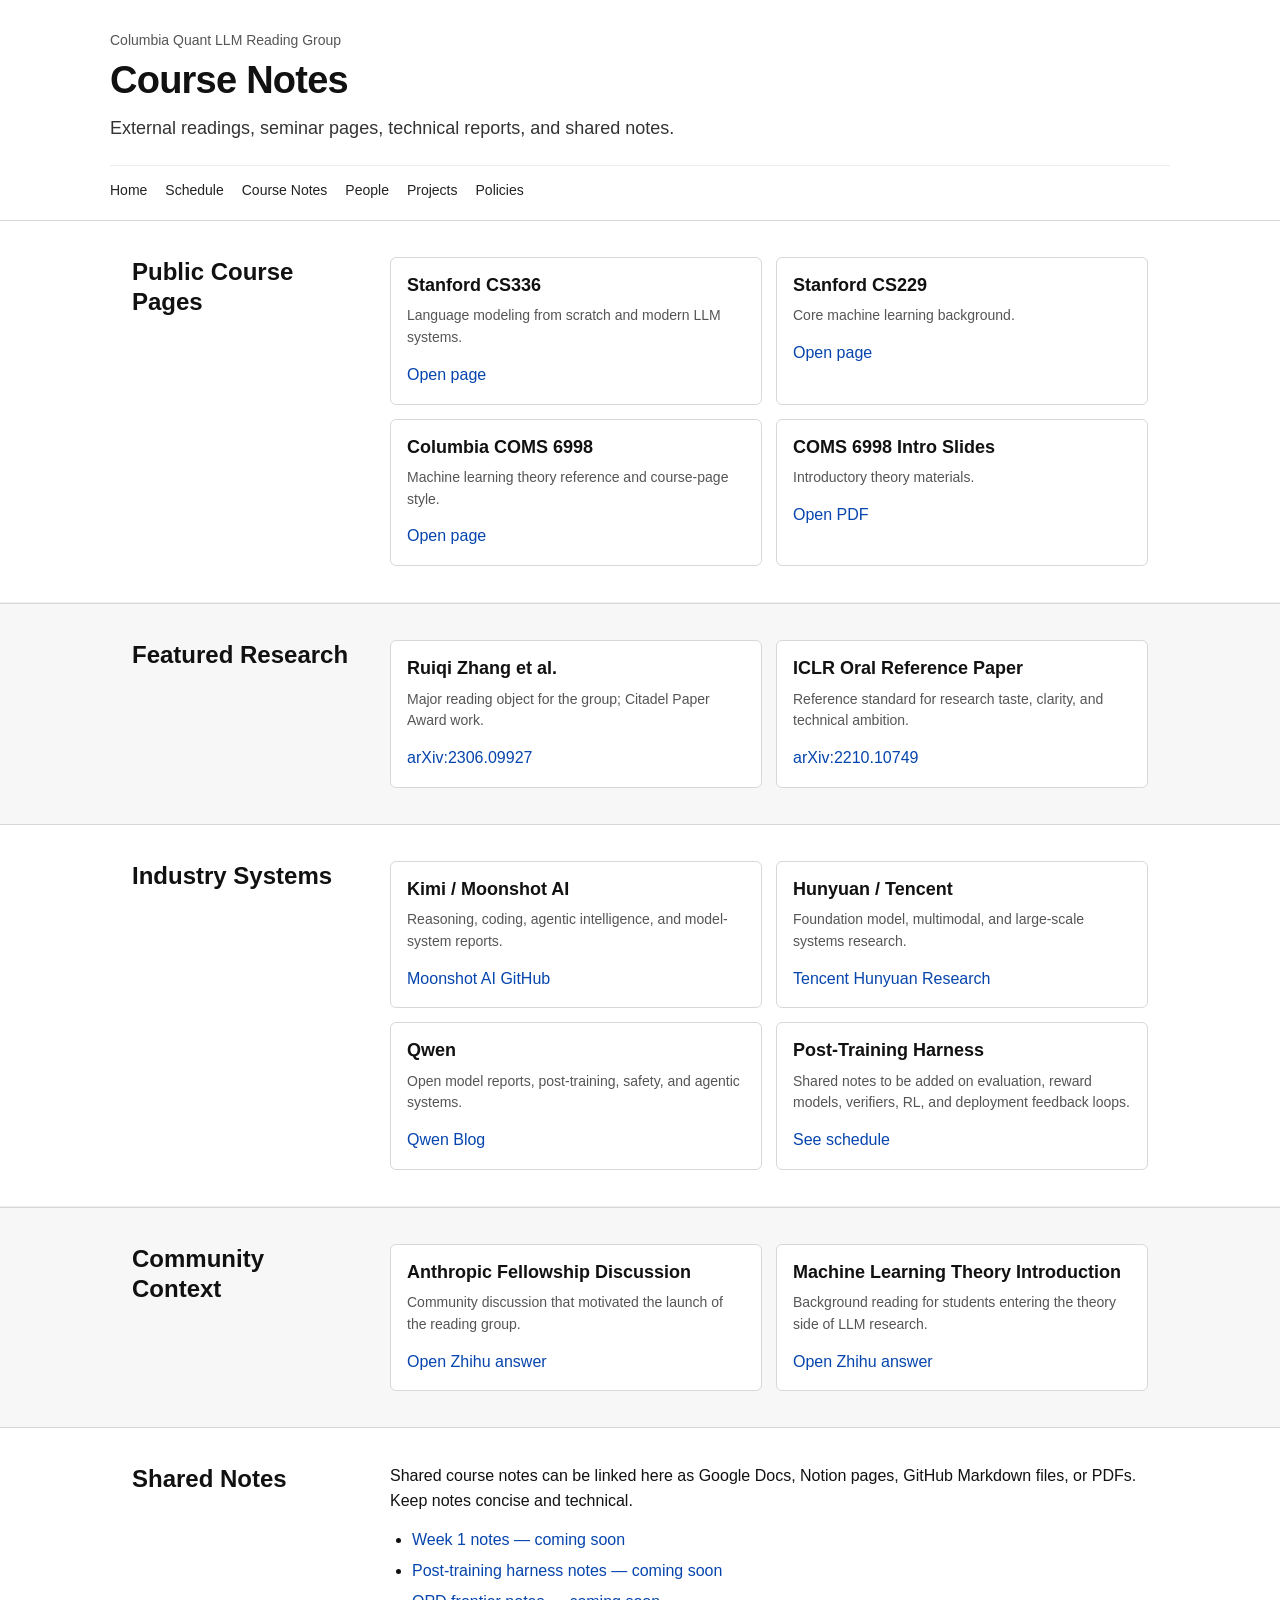
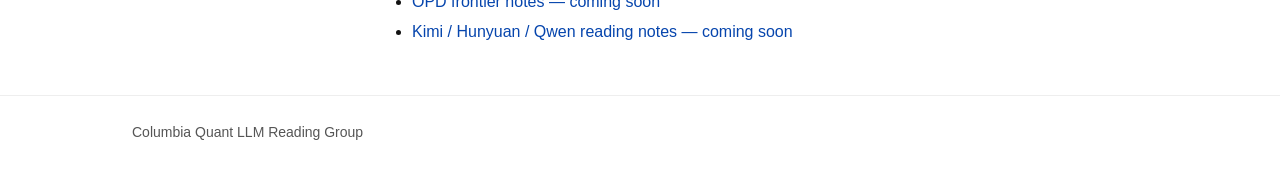
==== notes.html @ dda554c7 "Add files via upload" ====
<!doctype html><html lang="en"><head><meta charset="utf-8"><meta name="viewport" content="width=device-width, initial-scale=1"><title>Course Notes | Columbia Quant LLM Reading Group</title><link rel="stylesheet" href="style.css"></head><body><header class="site-header"><div class="container header-inner"><p class="kicker">Columbia Quant LLM Reading Group</p><h1>Course Notes</h1><p class="subtitle">External readings, seminar pages, technical reports, and shared notes.</p><nav class="nav"><a href="index.html">Home</a><a href="schedule.html">Schedule</a><a href="notes.html">Course Notes</a><a href="people.html">People</a><a href="projects.html">Projects</a><a href="policies.html">Policies</a></nav></div></header><main><section class="section"><div class="container grid"><h2>Public Course Pages</h2><div class="card-grid"><div class="card"><h3>Stanford CS336</h3><p>Language modeling from scratch and modern LLM systems.</p><a href="https://cs336.stanford.edu/">Open page</a></div><div class="card"><h3>Stanford CS229</h3><p>Core machine learning background.</p><a href="https://cs229.stanford.edu/">Open page</a></div><div class="card"><h3>Columbia COMS 6998</h3><p>Machine learning theory reference and course-page style.</p><a href="https://www.cs.columbia.edu/~djhsu/coms6998-s25/">Open page</a></div><div class="card"><h3>COMS 6998 Intro Slides</h3><p>Introductory theory materials.</p><a href="https://www.cs.columbia.edu/~djhsu/coms6998-s25/intro-slides.pdf">Open PDF</a></div></div></div></section><section class="section alt"><div class="container grid"><h2>Featured Research</h2><div class="card-grid"><div class="card"><h3>Ruiqi Zhang et al.</h3><p>Major reading object for the group; Citadel Paper Award work.</p><a href="https://arxiv.org/abs/2306.09927">arXiv:2306.09927</a></div><div class="card"><h3>ICLR Oral Reference Paper</h3><p>Reference standard for research taste, clarity, and technical ambition.</p><a href="https://arxiv.org/abs/2210.10749">arXiv:2210.10749</a></div></div></div></section><section class="section"><div class="container grid"><h2>Industry Systems</h2><div class="card-grid"><div class="card"><h3>Kimi / Moonshot AI</h3><p>Reasoning, coding, agentic intelligence, and model-system reports.</p><a href="https://github.com/moonshotai">Moonshot AI GitHub</a></div><div class="card"><h3>Hunyuan / Tencent</h3><p>Foundation model, multimodal, and large-scale systems research.</p><a href="https://hy.tencent.com/">Tencent Hunyuan Research</a></div><div class="card"><h3>Qwen</h3><p>Open model reports, post-training, safety, and agentic systems.</p><a href="https://qwen.ai/blog">Qwen Blog</a></div><div class="card"><h3>Post-Training Harness</h3><p>Shared notes to be added on evaluation, reward models, verifiers, RL, and deployment feedback loops.</p><a href="schedule.html">See schedule</a></div></div></div></section><section class="section alt"><div class="container grid"><h2>Community Context</h2><div class="card-grid"><div class="card"><h3>Anthropic Fellowship Discussion</h3><p>Community discussion that motivated the launch of the reading group.</p><a href="https://www.zhihu.com/question/12305646900/answer/1999438034542801397?share_code=CKG3fECgxyut&utm_psn=2041317391506956704">Open Zhihu answer</a></div><div class="card"><h3>Machine Learning Theory Introduction</h3><p>Background reading for students entering the theory side of LLM research.</p><a href="https://www.zhihu.com/question/28256372/answer/128903335713?share_code=lImXarhazOmt&utm_psn=2041566149469549277">Open Zhihu answer</a></div></div></div></section><section class="section"><div class="container grid"><h2>Shared Notes</h2><div><p>Shared course notes can be linked here as Google Docs, Notion pages, GitHub Markdown files, or PDFs. Keep notes concise and technical.</p><ul><li><a href="#">Week 1 notes — coming soon</a></li><li><a href="#">Post-training harness notes — coming soon</a></li><li><a href="#">OPD frontier notes — coming soon</a></li><li><a href="#">Kimi / Hunyuan / Qwen reading notes — coming soon</a></li></ul></div></div></section></main><footer class="footer"><div class="container">Columbia Quant LLM Reading Group</div></footer></body></html>
---- style.css ----
:root{--text:#111;--muted:#555;--light:#f7f7f7;--border:#d8d8d8;--link:#0645ad;--max:1060px}*{box-sizing:border-box}html{scroll-behavior:smooth}body{margin:0;font-family:Arial,Helvetica,sans-serif;color:var(--text);background:#fff;line-height:1.55}a{color:var(--link);text-decoration:none}a:hover{text-decoration:underline}.container{max-width:var(--max);margin:0 auto;padding:0 22px}.site-header{border-bottom:1px solid var(--border);background:#fff}.header-inner{padding:30px 0 18px}.kicker{margin:0 0 8px;color:var(--muted);font-size:14px}h1{margin:0;font-size:38px;line-height:1.1;font-weight:650;letter-spacing:-.02em}.subtitle{margin:14px 0 0;max-width:850px;color:#333;font-size:18px}.nav{display:flex;flex-wrap:wrap;gap:18px;margin-top:22px;padding-top:14px;border-top:1px solid #eee;font-size:14px}.nav a{color:#222}.section{padding:36px 0;border-bottom:1px solid #eee}.section.alt{background:var(--light);border-top:1px solid var(--border);border-bottom:1px solid var(--border)}.grid{display:grid;grid-template-columns:220px minmax(0,1fr);gap:38px}h2{margin:0;font-size:24px;line-height:1.25;font-weight:650}h3{margin:0 0 8px;font-size:18px;line-height:1.3}p{margin:0 0 14px}ul{margin:8px 0 14px;padding-left:22px}li{margin-bottom:6px}.card-grid{display:grid;grid-template-columns:repeat(2,minmax(0,1fr));gap:14px}.card{border:1px solid var(--border);border-radius:6px;background:#fff;padding:16px}.card p{color:var(--muted);font-size:14px}.note{color:var(--muted);font-size:14px}.table-wrap{overflow-x:auto}table{width:100%;border-collapse:collapse;font-size:14px;background:#fff}th,td{border-bottom:1px solid #ddd;padding:11px 12px 11px 0;vertical-align:top;text-align:left}th{font-weight:650}.tag{display:inline-block;margin:2px 5px 2px 0;padding:2px 7px;border:1px solid var(--border);border-radius:999px;background:#fff;color:#333;font-size:12px}.footer{padding:26px 0;color:var(--muted);font-size:14px}.notice{border-left:4px solid #222;padding-left:16px;color:#333}@media(max-width:780px){h1{font-size:30px}.grid{grid-template-columns:1fr;gap:16px}.card-grid{grid-template-columns:1fr}}
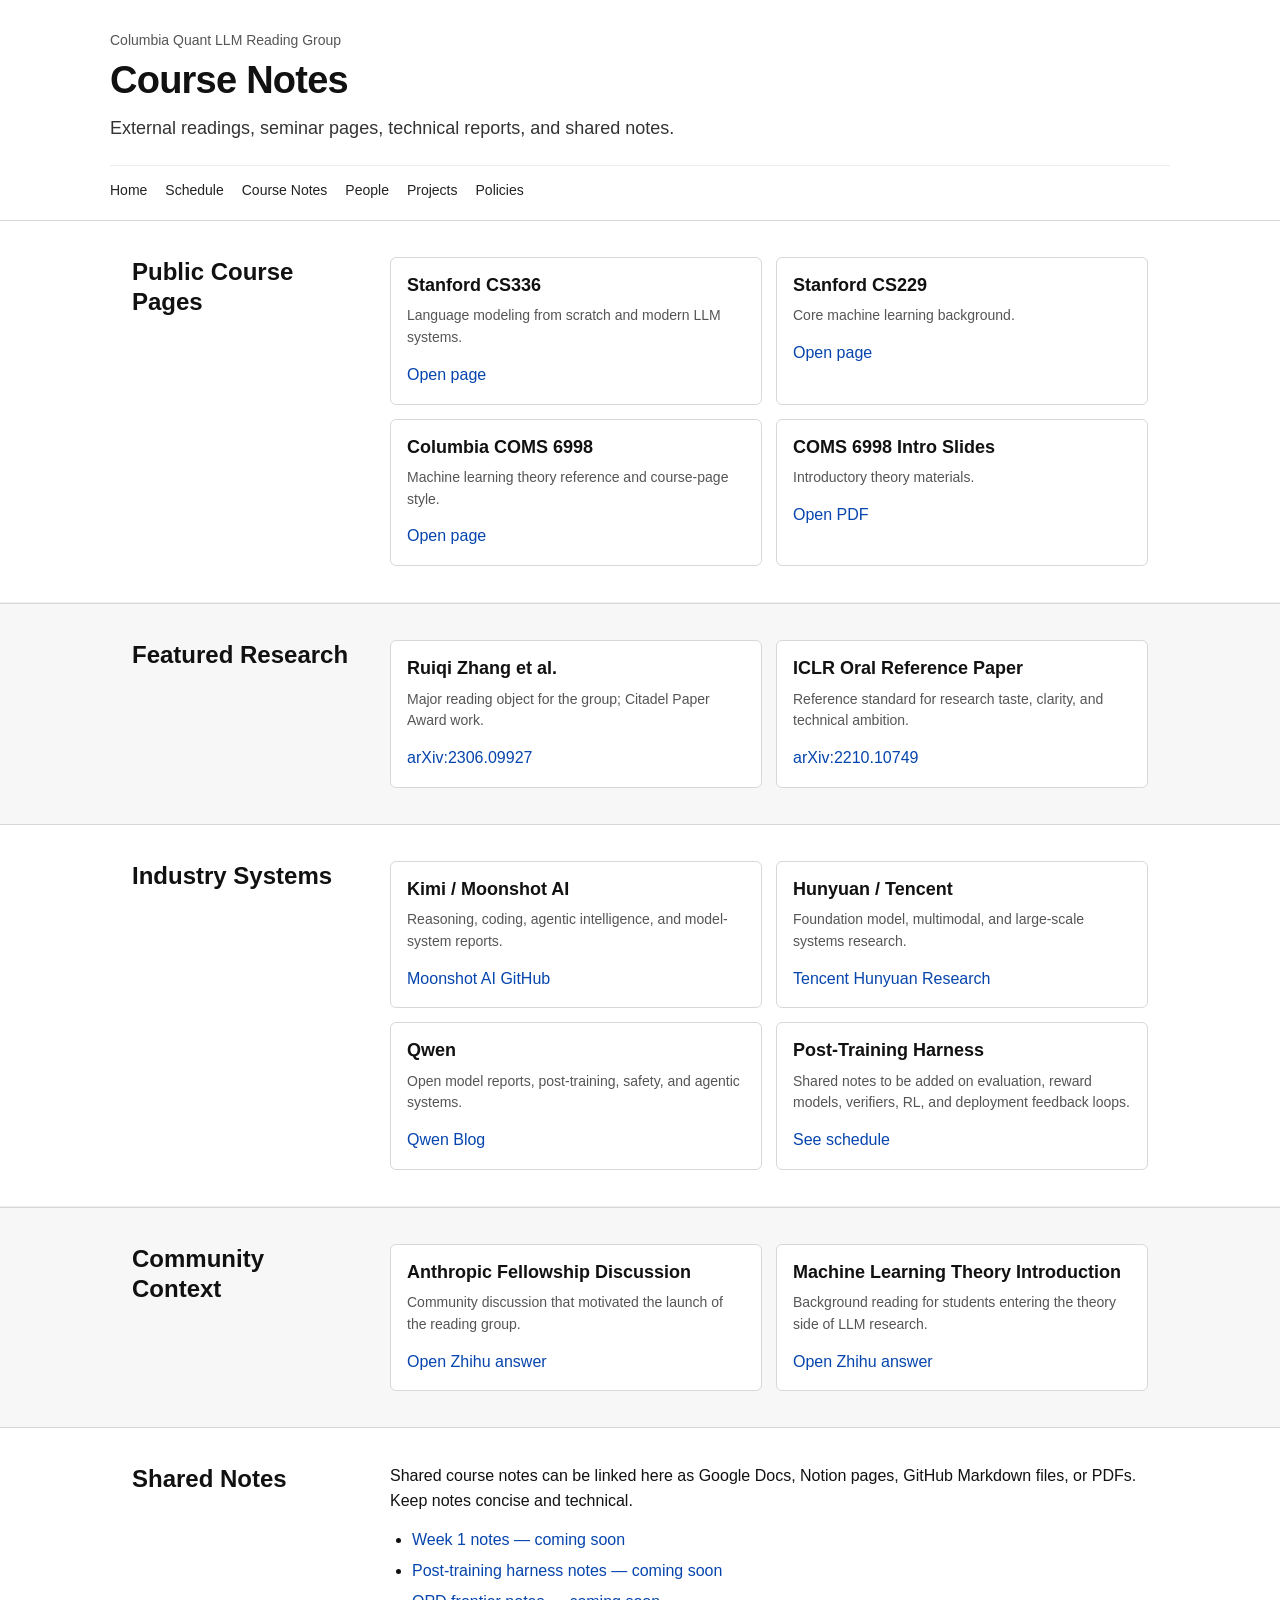
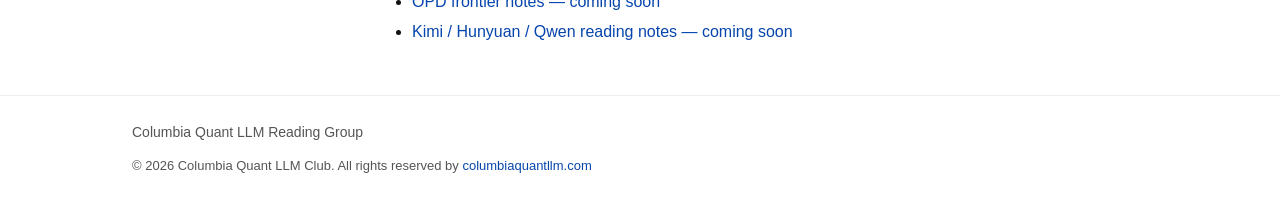
==== commit 91814780: "Add files via upload 加上标识" ====
--- a/notes.html
+++ b/notes.html
@@ -1 +1 @@
-<!doctype html><html lang="en"><head><meta charset="utf-8"><meta name="viewport" content="width=device-width, initial-scale=1"><title>Course Notes | Columbia Quant LLM Reading Group</title><link rel="stylesheet" href="style.css"></head><body><header class="site-header"><div class="container header-inner"><p class="kicker">Columbia Quant LLM Reading Group</p><h1>Course Notes</h1><p class="subtitle">External readings, seminar pages, technical reports, and shared notes.</p><nav class="nav"><a href="index.html">Home</a><a href="schedule.html">Schedule</a><a href="notes.html">Course Notes</a><a href="people.html">People</a><a href="projects.html">Projects</a><a href="policies.html">Policies</a></nav></div></header><main><section class="section"><div class="container grid"><h2>Public Course Pages</h2><div class="card-grid"><div class="card"><h3>Stanford CS336</h3><p>Language modeling from scratch and modern LLM systems.</p><a href="https://cs336.stanford.edu/">Open page</a></div><div class="card"><h3>Stanford CS229</h3><p>Core machine learning background.</p><a href="https://cs229.stanford.edu/">Open page</a></div><div class="card"><h3>Columbia COMS 6998</h3><p>Machine learning theory reference and course-page style.</p><a href="https://www.cs.columbia.edu/~djhsu/coms6998-s25/">Open page</a></div><div class="card"><h3>COMS 6998 Intro Slides</h3><p>Introductory theory materials.</p><a href="https://www.cs.columbia.edu/~djhsu/coms6998-s25/intro-slides.pdf">Open PDF</a></div></div></div></section><section class="section alt"><div class="container grid"><h2>Featured Research</h2><div class="card-grid"><div class="card"><h3>Ruiqi Zhang et al.</h3><p>Major reading object for the group; Citadel Paper Award work.</p><a href="https://arxiv.org/abs/2306.09927">arXiv:2306.09927</a></div><div class="card"><h3>ICLR Oral Reference Paper</h3><p>Reference standard for research taste, clarity, and technical ambition.</p><a href="https://arxiv.org/abs/2210.10749">arXiv:2210.10749</a></div></div></div></section><section class="section"><div class="container grid"><h2>Industry Systems</h2><div class="card-grid"><div class="card"><h3>Kimi / Moonshot AI</h3><p>Reasoning, coding, agentic intelligence, and model-system reports.</p><a href="https://github.com/moonshotai">Moonshot AI GitHub</a></div><div class="card"><h3>Hunyuan / Tencent</h3><p>Foundation model, multimodal, and large-scale systems research.</p><a href="https://hy.tencent.com/">Tencent Hunyuan Research</a></div><div class="card"><h3>Qwen</h3><p>Open model reports, post-training, safety, and agentic systems.</p><a href="https://qwen.ai/blog">Qwen Blog</a></div><div class="card"><h3>Post-Training Harness</h3><p>Shared notes to be added on evaluation, reward models, verifiers, RL, and deployment feedback loops.</p><a href="schedule.html">See schedule</a></div></div></div></section><section class="section alt"><div class="container grid"><h2>Community Context</h2><div class="card-grid"><div class="card"><h3>Anthropic Fellowship Discussion</h3><p>Community discussion that motivated the launch of the reading group.</p><a href="https://www.zhihu.com/question/12305646900/answer/1999438034542801397?share_code=CKG3fECgxyut&utm_psn=2041317391506956704">Open Zhihu answer</a></div><div class="card"><h3>Machine Learning Theory Introduction</h3><p>Background reading for students entering the theory side of LLM research.</p><a href="https://www.zhihu.com/question/28256372/answer/128903335713?share_code=lImXarhazOmt&utm_psn=2041566149469549277">Open Zhihu answer</a></div></div></div></section><section class="section"><div class="container grid"><h2>Shared Notes</h2><div><p>Shared course notes can be linked here as Google Docs, Notion pages, GitHub Markdown files, or PDFs. Keep notes concise and technical.</p><ul><li><a href="#">Week 1 notes — coming soon</a></li><li><a href="#">Post-training harness notes — coming soon</a></li><li><a href="#">OPD frontier notes — coming soon</a></li><li><a href="#">Kimi / Hunyuan / Qwen reading notes — coming soon</a></li></ul></div></div></section></main><footer class="footer"><div class="container">Columbia Quant LLM Reading Group</div></footer></body></html>
+<!doctype html><html lang="en"><head><meta charset="utf-8"><meta name="viewport" content="width=device-width, initial-scale=1"><title>Course Notes | Columbia Quant LLM Reading Group</title><link rel="stylesheet" href="style.css"></head><body><header class="site-header"><div class="container header-inner"><p class="kicker">Columbia Quant LLM Reading Group</p><h1>Course Notes</h1><p class="subtitle">External readings, seminar pages, technical reports, and shared notes.</p><nav class="nav"><a href="index.html">Home</a><a href="schedule.html">Schedule</a><a href="notes.html">Course Notes</a><a href="people.html">People</a><a href="projects.html">Projects</a><a href="policies.html">Policies</a></nav></div></header><main><section class="section"><div class="container grid"><h2>Public Course Pages</h2><div class="card-grid"><div class="card"><h3>Stanford CS336</h3><p>Language modeling from scratch and modern LLM systems.</p><a href="https://cs336.stanford.edu/">Open page</a></div><div class="card"><h3>Stanford CS229</h3><p>Core machine learning background.</p><a href="https://cs229.stanford.edu/">Open page</a></div><div class="card"><h3>Columbia COMS 6998</h3><p>Machine learning theory reference and course-page style.</p><a href="https://www.cs.columbia.edu/~djhsu/coms6998-s25/">Open page</a></div><div class="card"><h3>COMS 6998 Intro Slides</h3><p>Introductory theory materials.</p><a href="https://www.cs.columbia.edu/~djhsu/coms6998-s25/intro-slides.pdf">Open PDF</a></div></div></div></section><section class="section alt"><div class="container grid"><h2>Featured Research</h2><div class="card-grid"><div class="card"><h3>Ruiqi Zhang et al.</h3><p>Major reading object for the group; Citadel Paper Award work.</p><a href="https://arxiv.org/abs/2306.09927">arXiv:2306.09927</a></div><div class="card"><h3>ICLR Oral Reference Paper</h3><p>Reference standard for research taste, clarity, and technical ambition.</p><a href="https://arxiv.org/abs/2210.10749">arXiv:2210.10749</a></div></div></div></section><section class="section"><div class="container grid"><h2>Industry Systems</h2><div class="card-grid"><div class="card"><h3>Kimi / Moonshot AI</h3><p>Reasoning, coding, agentic intelligence, and model-system reports.</p><a href="https://github.com/moonshotai">Moonshot AI GitHub</a></div><div class="card"><h3>Hunyuan / Tencent</h3><p>Foundation model, multimodal, and large-scale systems research.</p><a href="https://hy.tencent.com/">Tencent Hunyuan Research</a></div><div class="card"><h3>Qwen</h3><p>Open model reports, post-training, safety, and agentic systems.</p><a href="https://qwen.ai/blog">Qwen Blog</a></div><div class="card"><h3>Post-Training Harness</h3><p>Shared notes to be added on evaluation, reward models, verifiers, RL, and deployment feedback loops.</p><a href="schedule.html">See schedule</a></div></div></div></section><section class="section alt"><div class="container grid"><h2>Community Context</h2><div class="card-grid"><div class="card"><h3>Anthropic Fellowship Discussion</h3><p>Community discussion that motivated the launch of the reading group.</p><a href="https://www.zhihu.com/question/12305646900/answer/1999438034542801397?share_code=CKG3fECgxyut&utm_psn=2041317391506956704">Open Zhihu answer</a></div><div class="card"><h3>Machine Learning Theory Introduction</h3><p>Background reading for students entering the theory side of LLM research.</p><a href="https://www.zhihu.com/question/28256372/answer/128903335713?share_code=lImXarhazOmt&utm_psn=2041566149469549277">Open Zhihu answer</a></div></div></div></section><section class="section"><div class="container grid"><h2>Shared Notes</h2><div><p>Shared course notes can be linked here as Google Docs, Notion pages, GitHub Markdown files, or PDFs. Keep notes concise and technical.</p><ul><li><a href="#">Week 1 notes — coming soon</a></li><li><a href="#">Post-training harness notes — coming soon</a></li><li><a href="#">OPD frontier notes — coming soon</a></li><li><a href="#">Kimi / Hunyuan / Qwen reading notes — coming soon</a></li></ul></div></div></section></main><footer class="footer"><div class="container">Columbia Quant LLM Reading Group<p class="footer-sub">&copy; 2026 Columbia Quant LLM Club. All rights reserved by <a href="https://columbiaquantllm.com">columbiaquantllm.com</a></p></div></footer></body></html>
--- a/style.css
+++ b/style.css
@@ -1 +1 @@
-:root{--text:#111;--muted:#555;--light:#f7f7f7;--border:#d8d8d8;--link:#0645ad;--max:1060px}*{box-sizing:border-box}html{scroll-behavior:smooth}body{margin:0;font-family:Arial,Helvetica,sans-serif;color:var(--text);background:#fff;line-height:1.55}a{color:var(--link);text-decoration:none}a:hover{text-decoration:underline}.container{max-width:var(--max);margin:0 auto;padding:0 22px}.site-header{border-bottom:1px solid var(--border);background:#fff}.header-inner{padding:30px 0 18px}.kicker{margin:0 0 8px;color:var(--muted);font-size:14px}h1{margin:0;font-size:38px;line-height:1.1;font-weight:650;letter-spacing:-.02em}.subtitle{margin:14px 0 0;max-width:850px;color:#333;font-size:18px}.nav{display:flex;flex-wrap:wrap;gap:18px;margin-top:22px;padding-top:14px;border-top:1px solid #eee;font-size:14px}.nav a{color:#222}.section{padding:36px 0;border-bottom:1px solid #eee}.section.alt{background:var(--light);border-top:1px solid var(--border);border-bottom:1px solid var(--border)}.grid{display:grid;grid-template-columns:220px minmax(0,1fr);gap:38px}h2{margin:0;font-size:24px;line-height:1.25;font-weight:650}h3{margin:0 0 8px;font-size:18px;line-height:1.3}p{margin:0 0 14px}ul{margin:8px 0 14px;padding-left:22px}li{margin-bottom:6px}.card-grid{display:grid;grid-template-columns:repeat(2,minmax(0,1fr));gap:14px}.card{border:1px solid var(--border);border-radius:6px;background:#fff;padding:16px}.card p{color:var(--muted);font-size:14px}.note{color:var(--muted);font-size:14px}.table-wrap{overflow-x:auto}table{width:100%;border-collapse:collapse;font-size:14px;background:#fff}th,td{border-bottom:1px solid #ddd;padding:11px 12px 11px 0;vertical-align:top;text-align:left}th{font-weight:650}.tag{display:inline-block;margin:2px 5px 2px 0;padding:2px 7px;border:1px solid var(--border);border-radius:999px;background:#fff;color:#333;font-size:12px}.footer{padding:26px 0;color:var(--muted);font-size:14px}.notice{border-left:4px solid #222;padding-left:16px;color:#333}@media(max-width:780px){h1{font-size:30px}.grid{grid-template-columns:1fr;gap:16px}.card-grid{grid-template-columns:1fr}}
+:root{--text:#111;--muted:#555;--light:#f7f7f7;--border:#d8d8d8;--link:#0645ad;--max:1060px}*{box-sizing:border-box}html{scroll-behavior:smooth}body{margin:0;font-family:Arial,Helvetica,sans-serif;color:var(--text);background:#fff;line-height:1.55}a{color:var(--link);text-decoration:none}a:hover{text-decoration:underline}.container{max-width:var(--max);margin:0 auto;padding:0 22px}.site-header{border-bottom:1px solid var(--border);background:#fff}.header-inner{padding:30px 0 18px}.kicker{margin:0 0 8px;color:var(--muted);font-size:14px}h1{margin:0;font-size:38px;line-height:1.1;font-weight:650;letter-spacing:-.02em}.subtitle{margin:14px 0 0;max-width:850px;color:#333;font-size:18px}.nav{display:flex;flex-wrap:wrap;gap:18px;margin-top:22px;padding-top:14px;border-top:1px solid #eee;font-size:14px}.nav a{color:#222}.section{padding:36px 0;border-bottom:1px solid #eee}.section.alt{background:var(--light);border-top:1px solid var(--border);border-bottom:1px solid var(--border)}.grid{display:grid;grid-template-columns:220px minmax(0,1fr);gap:38px}h2{margin:0;font-size:24px;line-height:1.25;font-weight:650}h3{margin:0 0 8px;font-size:18px;line-height:1.3}p{margin:0 0 14px}ul{margin:8px 0 14px;padding-left:22px}li{margin-bottom:6px}.card-grid{display:grid;grid-template-columns:repeat(2,minmax(0,1fr));gap:14px}.card{border:1px solid var(--border);border-radius:6px;background:#fff;padding:16px}.card p{color:var(--muted);font-size:14px}.note{color:var(--muted);font-size:14px}.table-wrap{overflow-x:auto}table{width:100%;border-collapse:collapse;font-size:14px;background:#fff}th,td{border-bottom:1px solid #ddd;padding:11px 12px 11px 0;vertical-align:top;text-align:left}th{font-weight:650}.tag{display:inline-block;margin:2px 5px 2px 0;padding:2px 7px;border:1px solid var(--border);border-radius:999px;background:#fff;color:#333;font-size:12px}.footer{padding:26px 0;color:var(--muted);font-size:14px}.footer-sub{margin:12px 0 0;font-size:13px;color:var(--muted)}.notice{border-left:4px solid #222;padding-left:16px;color:#333}@media(max-width:780px){h1{font-size:30px}.grid{grid-template-columns:1fr;gap:16px}.card-grid{grid-template-columns:1fr}}
